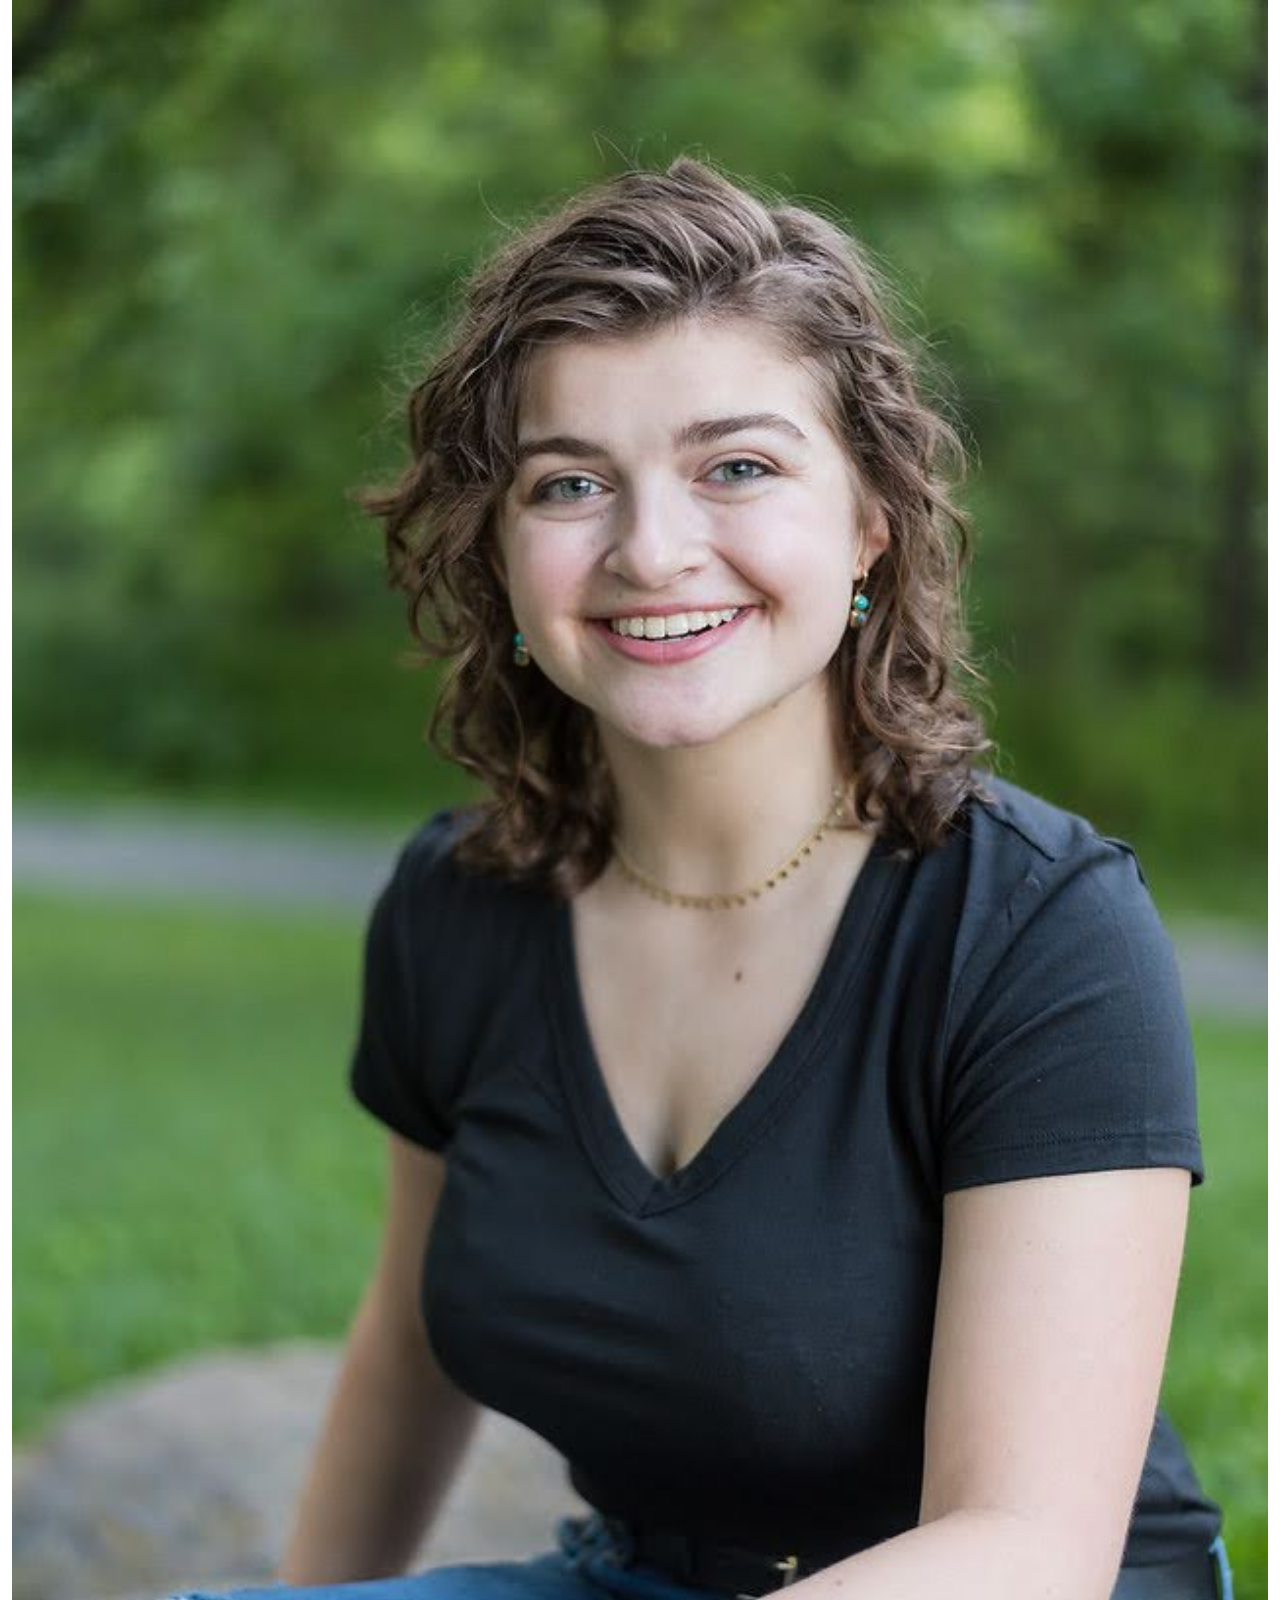
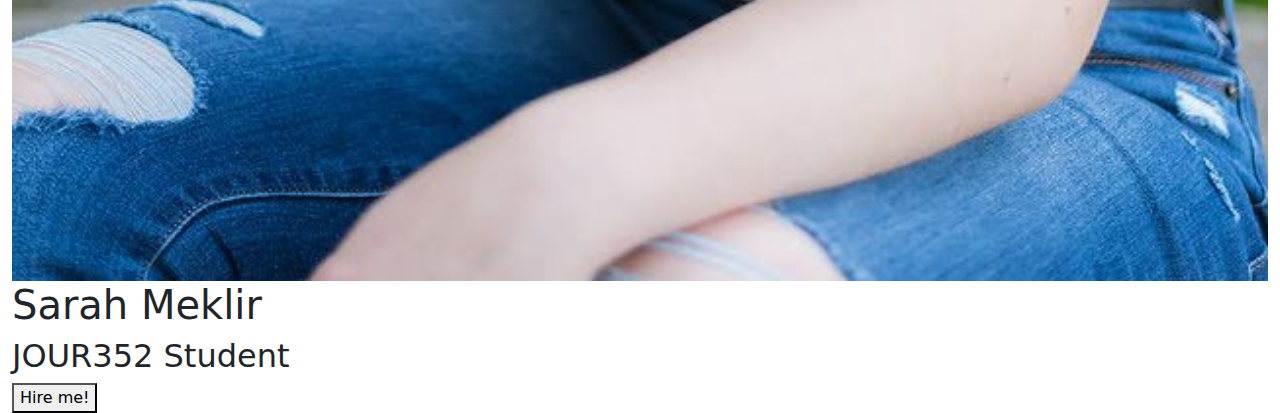
==== Sarah-Meklir-JOUR352/online-portfolio/index.html @ 39458489 "Online portfolio progress" ====
<!DOCTYPE html>
<html lang="en">
    <head>
        <meta charset="UTF-8" />
        <meta name="viewport"
              content="width=device-width, initial-scale=1" />
        <title>Sarah Meklir Portfolio</title>
        
         <link href="https://cdn.jsdelivr.net/npm/bootstrap@5.3.3/dist/css/bootstrap.min.css" 
               rel="stylesheet" 
               integrity="sha384-QWTKZyjpPEjISv5WaRU9OFeRpok6YctnYmDr5pNlyT2bRjXh0JMhjY6hW+ALEwIH" 
               crossorigin="anonymous" />
        
        <link href="style.css" rel="stylesheet">
    </head>
    <body>
        <div class="container-fluid">
            <div class="row">
            <div class="column">
        <img src="IMG_8581%20(1).JPG" alt="sarah meklir headshot">
        <h1>Sarah Meklir</h1>
        <h2>JOUR352 Student</h2>
        <button>Hire me!</button>
            </div>
            </div>
        </div>
    </body>
</html>
---- Sarah-Meklir-JOUR352/online-portfolio/style.css ----
img {
    width:100%;
}
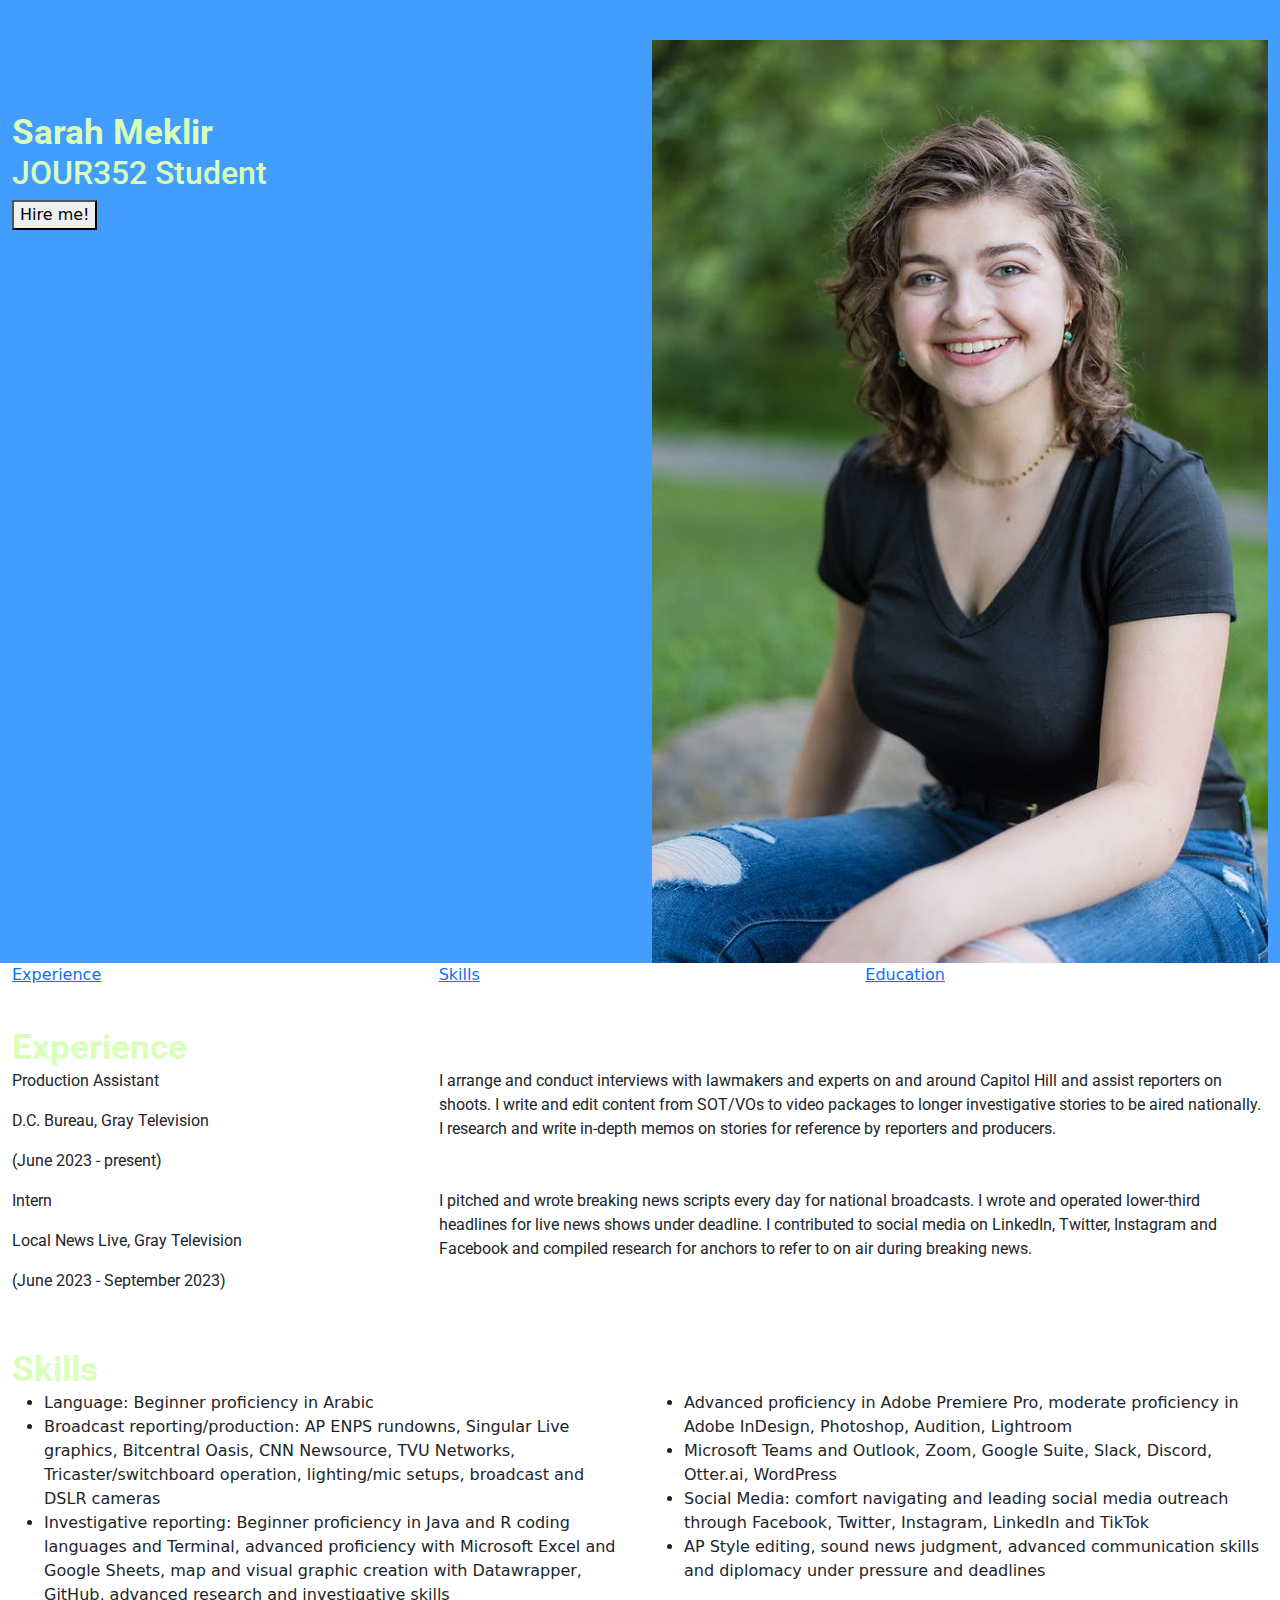
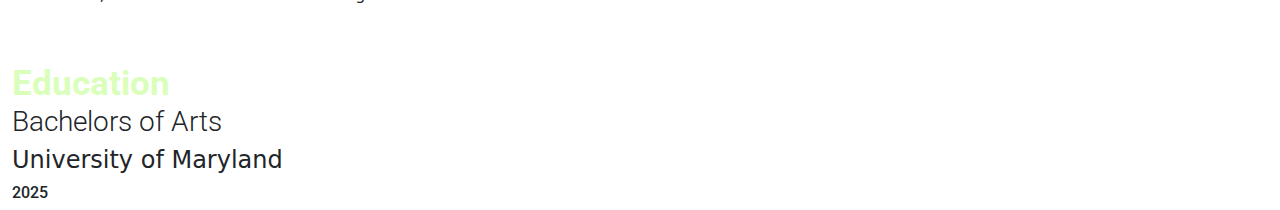
==== commit d53b7357: "Update to coded portfolio" ====
--- a/Sarah-Meklir-JOUR352/online-portfolio/index.html
+++ b/Sarah-Meklir-JOUR352/online-portfolio/index.html
@@ -2,26 +2,104 @@
 <html lang="en">
     <head>
         <meta charset="UTF-8" />
-        <meta name="viewport"
-              content="width=device-width, initial-scale=1" />
+        <meta name="viewport" content="width=device-width, initial-scale=1" />
         <title>Sarah Meklir Portfolio</title>
-        
-         <link href="https://cdn.jsdelivr.net/npm/bootstrap@5.3.3/dist/css/bootstrap.min.css" 
-               rel="stylesheet" 
-               integrity="sha384-QWTKZyjpPEjISv5WaRU9OFeRpok6YctnYmDr5pNlyT2bRjXh0JMhjY6hW+ALEwIH" 
-               crossorigin="anonymous" />
-        
-        <link href="style.css" rel="stylesheet">
+
+        <link
+            href="https://cdn.jsdelivr.net/npm/bootstrap@5.3.3/dist/css/bootstrap.min.css"
+            rel="stylesheet"
+            integrity="sha384-QWTKZyjpPEjISv5WaRU9OFeRpok6YctnYmDr5pNlyT2bRjXh0JMhjY6hW+ALEwIH"
+            crossorigin="anonymous" />
+
+        <link rel="preconnect" href="https://fonts.googleapis.com" />
+        <link rel="preconnect" href="https://fonts.gstatic.com" crossorigin />
+        <link
+            href="https://fonts.googleapis.com/css2?family=Roboto:ital,wght@0,100;0,300;0,400;0,500;0,700;0,900;1,100;1,300;1,400;1,500;1,700;1,900&display=swap"
+            rel="stylesheet" />
+
+        <link href="style.css" rel="stylesheet" />
     </head>
     <body>
-        <div class="container-fluid">
+        <div class="container-fluid" id="topper">
             <div class="row">
-            <div class="column">
-        <img src="IMG_8581%20(1).JPG" alt="sarah meklir headshot">
-        <h1>Sarah Meklir</h1>
-        <h2>JOUR352 Student</h2>
-        <button>Hire me!</button>
+                <div class="col-sm-6">
+                    <br /><br /><br />
+                    <h1 class="header">Sarah Meklir</h1>
+                    <h2>JOUR352 Student</h2>
+                    <button>Hire me!</button>
+                </div>
+                <div class="col-sm-6">
+                    <img src="IMG_8581%20(1).JPG" alt="sarah meklir headshot" />
+                </div>
             </div>
+        </div>
+        <div class="container-fluid" id="navigation">
+            <div class="row">
+                <div class="col-sm-4"><a href="#experience">Experience</a></div>
+                <div class="col-sm-4"><a href="#skills">Skills</a></div>
+                <div class="col-sm-4"><a href="#education">Education</a></div>
+            </div>
+        </div>
+        <div class="container-fluid" id="content">
+            <div class="row" class="blue">
+                <div class="col">
+                    <h1 id="experience" class="header">Experience</h1>
+                </div>
+            </div>
+            <div class="row">
+                <div class="col-sm-4">
+                    <p>Production Assistant</p>
+                    <p>D.C. Bureau, Gray Television</p>
+                    <p>(June 2023 - present)</p>
+                </div>
+                <div class="col-sm-8">
+                    <p>I arrange and conduct interviews with lawmakers and experts on and around Capitol Hill and assist reporters on shoots. I write and edit content from SOT/VOs to video packages to longer investigative stories to be aired nationally. I research and write in-depth memos on stories for reference by reporters and producers.</p>
+                </div>
+            </div>
+            <div class="row">
+                <div class="col-sm-4">
+                    <p>Intern</p>
+                    <p>Local News Live, Gray Television</p>
+                    <p>(June 2023 - September 2023)</p>
+                </div>
+                <div class="col-sm-8">
+                    <p>I pitched and wrote breaking news scripts every day for national broadcasts. I wrote and operated lower-third headlines for live news shows under deadline. I contributed to social media on LinkedIn, Twitter, Instagram and Facebook and compiled research for anchors to refer to on air during breaking news.</p>
+                </div>
+            </div>
+            <div class="row" class="blue">
+                <div class="col">
+                    <h1 id="skills" class="header">Skills</h1>
+                </div>
+            </div>
+            <div class="row">
+                <div class="col-sm-6">
+                    <ul>
+                        <li>Language: Beginner proficiency in Arabic</li>
+                        <li>Broadcast reporting/production: AP ENPS rundowns, Singular Live graphics, Bitcentral Oasis, CNN Newsource, TVU Networks, Tricaster/switchboard operation, lighting/mic setups, broadcast and DSLR cameras</li>
+                        <li>Investigative reporting: Beginner proficiency in Java and R coding languages and Terminal, advanced proficiency with Microsoft Excel and Google Sheets, map and visual graphic creation with Datawrapper, GitHub, advanced research and investigative skills</li>
+                    </ul>
+                </div>
+                
+                <div class="col-sm-6">
+                    <ul>
+                        <li>Advanced proficiency in Adobe Premiere Pro, moderate proficiency in Adobe InDesign, Photoshop, Audition, Lightroom</li>
+                        <li>Microsoft Teams and Outlook, Zoom, Google Suite, Slack, Discord, Otter.ai, WordPress</li>
+                        <li>Social Media: comfort navigating and leading social media outreach through Facebook, Twitter, Instagram, LinkedIn and TikTok</li>
+                        <li>AP Style editing, sound news judgment, advanced communication skills and diplomacy under pressure and deadlines</li>
+                    </ul>
+                </div>
+            </div>
+            <div class="row" class="blue">
+                <div class="col">
+                    <h1 id="education" class="header">Education</h1>
+                </div>
+            </div>
+            <div class="row">
+                <div class="col">
+                    <h3>Bachelors of Arts</h3>
+                    <h4>University of Maryland</h4>
+                    <h6>2025</h6>
+                </div>
             </div>
         </div>
     </body>
--- a/Sarah-Meklir-JOUR352/online-portfolio/style.css
+++ b/Sarah-Meklir-JOUR352/online-portfolio/style.css
@@ -1,3 +1,85 @@
-img {
-    width:100%;
+/* blue: #429DFF
+ * tan: #EFD6BE
+ * light green: #D9FFBB
+ * dark green: #3E582A
+ */
+.roboto-bold {
+  font-family: "Roboto", sans-serif;
+  font-weight: 700;
+  font-style: normal;
+}
+.roboto-medium {
+  font-family: "Roboto", sans-serif;
+  font-weight: 500;
+  font-style: normal;
+}
+.roboto-regular {
+  font-family: "Roboto", sans-serif;
+  font-weight: 400;
+  font-style: normal;
+}
+.roboto-light {
+  font-family: "Roboto", sans-serif;
+  font-weight: 300;
+  font-style: normal;
+}
+.roboto-thin {
+  font-family: "Roboto", sans-serif;
+  font-weight: 100;
+  font-style: normal;
+}
+
+@media {
+    img {
+        width:100%;
+        margin: 40px 0px 0px 0px;
+    }
+    
+    #topper{
+        background-color: #429DFF;
+        color: #D9FFBB;
+    }
+    
+    #nav {
+        padding: 10px 60px 10px 60px;
+    }
+    .header{
+        color: #D9FFBB;
+    }
+    .blue{
+        background: #429DFF;
+    }
+    h1{
+        margin: 40px 0px 0px 0px;
+        font-size: 30px;
+        font-family: "Roboto", sans-serif;
+        font-weight: 700;
+        font-style: normal;
+    }
+    h2{
+        font-family: "Roboto", sans-serif;
+        font-weight: 500;
+        font-style: normal;
+    }
+    h3{
+        font-family: "Roboto", sans-serif;
+        font-weight: 300;
+        font-style: normal;
+    }
+    h6{
+        font-family: "Roboto", sans-serif;
+        font-weight: 500;
+        font-style: normal;
+    }
+    p{
+        font-family: "Roboto", sans-serif;
+        font-weight: 400;
+        font-style: normal;
+    }
+}
+
+@media (min-width:576px){
+    h1{
+        font-size: 35px;
+    }
 }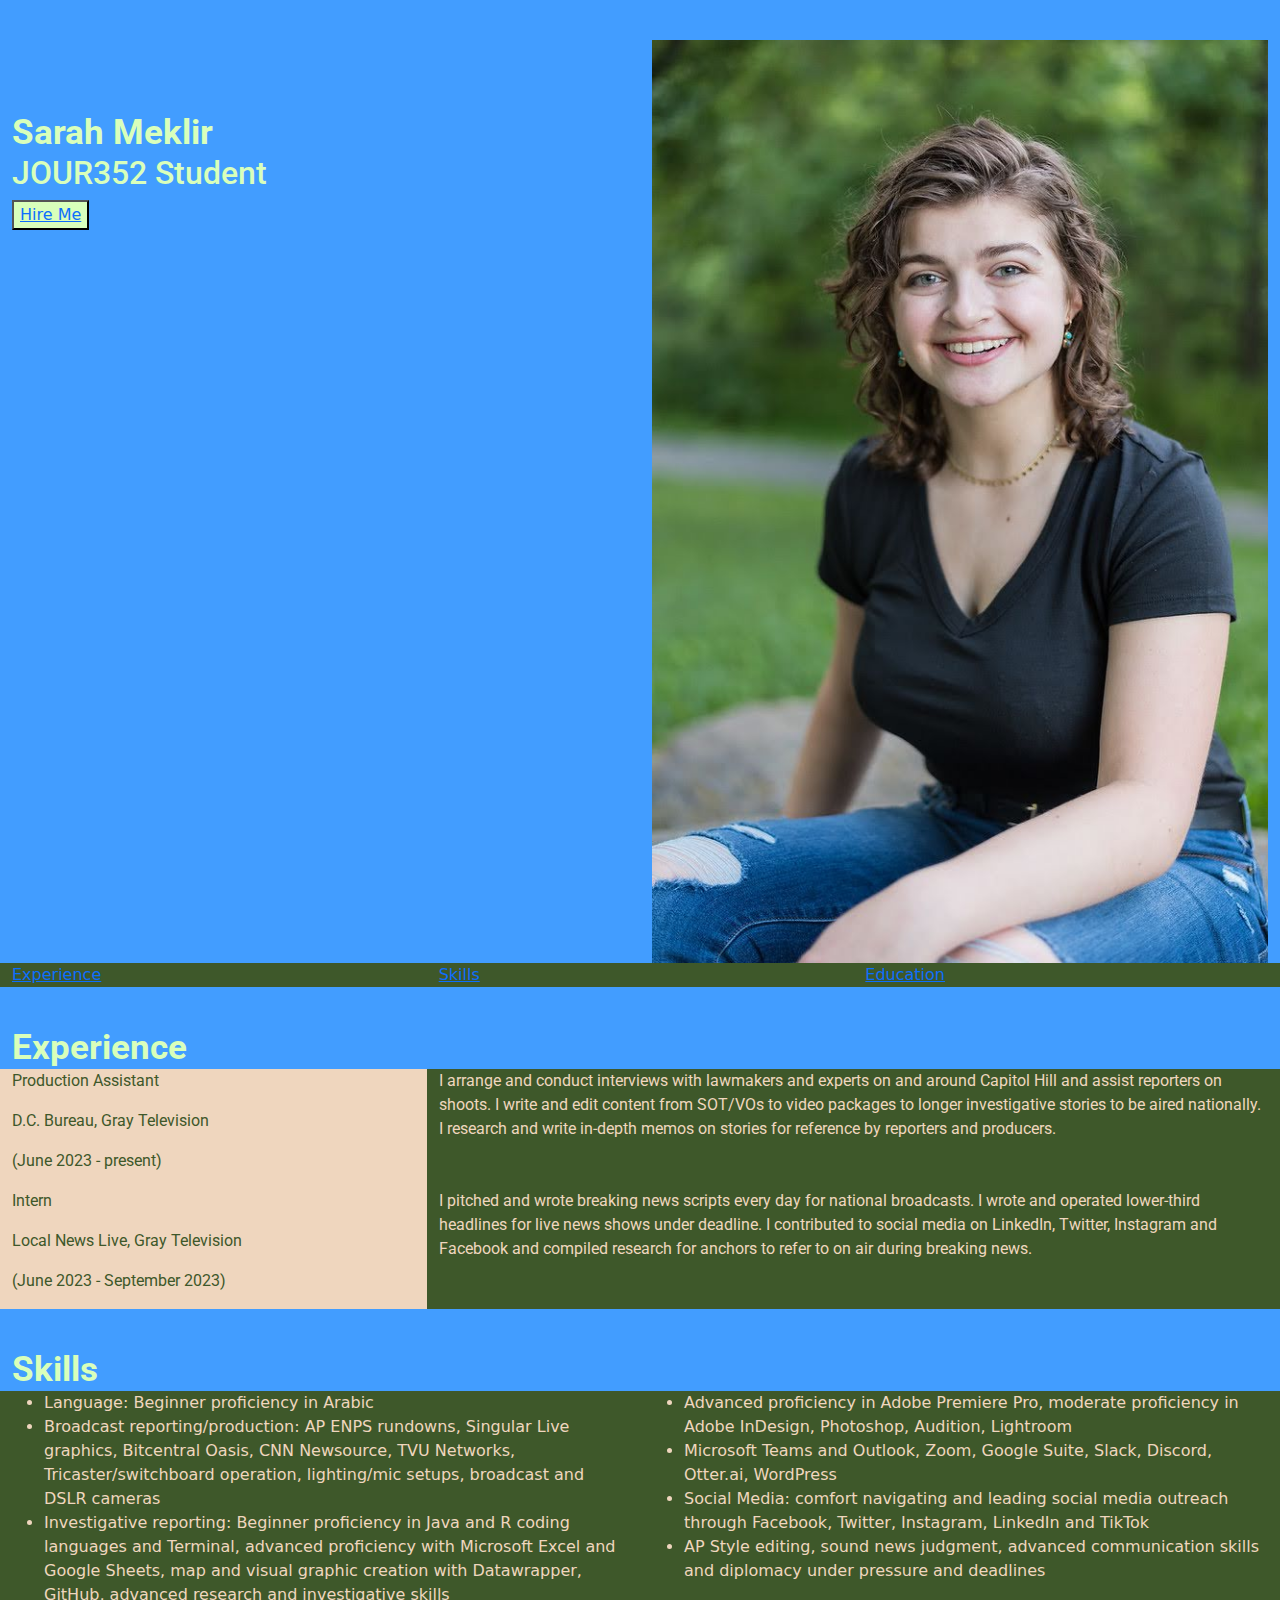
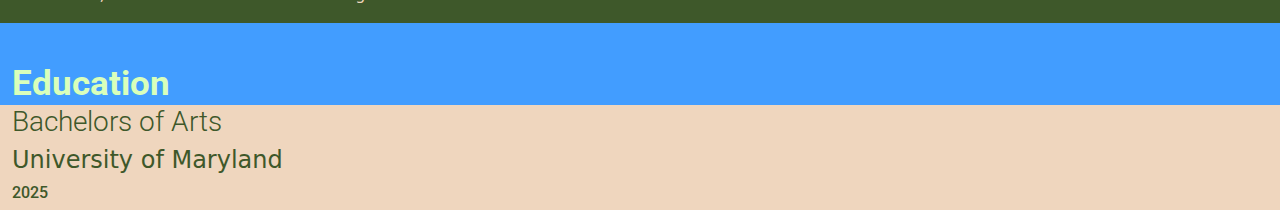
==== commit 6f55e9ab: "finishing online portfolio" ====
--- a/Sarah-Meklir-JOUR352/online-portfolio/index.html
+++ b/Sarah-Meklir-JOUR352/online-portfolio/index.html
@@ -26,7 +26,7 @@
                     <br /><br /><br />
                     <h1 class="header">Sarah Meklir</h1>
                     <h2>JOUR352 Student</h2>
-                    <button>Hire me!</button>
+                     <button id="button"><a href="mailto:smeklir@terpmail.umd.edu">Hire Me</a></button>
                 </div>
                 <div class="col-sm-6">
                     <img src="IMG_8581%20(1).JPG" alt="sarah meklir headshot" />
@@ -47,22 +47,22 @@
                 </div>
             </div>
             <div class="row">
-                <div class="col-sm-4">
+                <div id="jobnames" class="col-sm-4">
                     <p>Production Assistant</p>
                     <p>D.C. Bureau, Gray Television</p>
                     <p>(June 2023 - present)</p>
                 </div>
-                <div class="col-sm-8">
+                <div id="jobdesc" class="col-sm-8">
                     <p>I arrange and conduct interviews with lawmakers and experts on and around Capitol Hill and assist reporters on shoots. I write and edit content from SOT/VOs to video packages to longer investigative stories to be aired nationally. I research and write in-depth memos on stories for reference by reporters and producers.</p>
                 </div>
             </div>
             <div class="row">
-                <div class="col-sm-4">
+                <div id="jobnames" class="col-sm-4">
                     <p>Intern</p>
                     <p>Local News Live, Gray Television</p>
                     <p>(June 2023 - September 2023)</p>
                 </div>
-                <div class="col-sm-8">
+                <div id="jobdesc" class="col-sm-8">
                     <p>I pitched and wrote breaking news scripts every day for national broadcasts. I wrote and operated lower-third headlines for live news shows under deadline. I contributed to social media on LinkedIn, Twitter, Instagram and Facebook and compiled research for anchors to refer to on air during breaking news.</p>
                 </div>
             </div>
@@ -72,7 +72,7 @@
                 </div>
             </div>
             <div class="row">
-                <div class="col-sm-6">
+                <div id="jobdesc" class="col-sm-6">
                     <ul>
                         <li>Language: Beginner proficiency in Arabic</li>
                         <li>Broadcast reporting/production: AP ENPS rundowns, Singular Live graphics, Bitcentral Oasis, CNN Newsource, TVU Networks, Tricaster/switchboard operation, lighting/mic setups, broadcast and DSLR cameras</li>
@@ -80,7 +80,7 @@
                     </ul>
                 </div>
                 
-                <div class="col-sm-6">
+                <div id="jobdesc" class="col-sm-6">
                     <ul>
                         <li>Advanced proficiency in Adobe Premiere Pro, moderate proficiency in Adobe InDesign, Photoshop, Audition, Lightroom</li>
                         <li>Microsoft Teams and Outlook, Zoom, Google Suite, Slack, Discord, Otter.ai, WordPress</li>
@@ -95,7 +95,7 @@
                 </div>
             </div>
             <div class="row">
-                <div class="col">
+                <div id="jobnames" class="col">
                     <h3>Bachelors of Arts</h3>
                     <h4>University of Maryland</h4>
                     <h6>2025</h6>
--- a/Sarah-Meklir-JOUR352/online-portfolio/style.css
+++ b/Sarah-Meklir-JOUR352/online-portfolio/style.css
@@ -49,6 +49,28 @@
     .blue{
         background: #429DFF;
     }
+    #navigation{
+        color: #EFD6BE;
+        background: #3E582A;
+    }
+    #experience{
+        background: #429DFF;
+    }
+    #content{
+        background: #429DFF;
+    }
+    #jobnames{
+        color: #3E582A;
+        background: #EFD6BE;
+    }
+    #jobdesc{
+        color: #EFD6BE;
+        background: #3E582A;
+    }
+    #button{
+        color: #3E582A;
+        background: #D9FFBB;
+    }
     h1{
         margin: 40px 0px 0px 0px;
         font-size: 30px;
